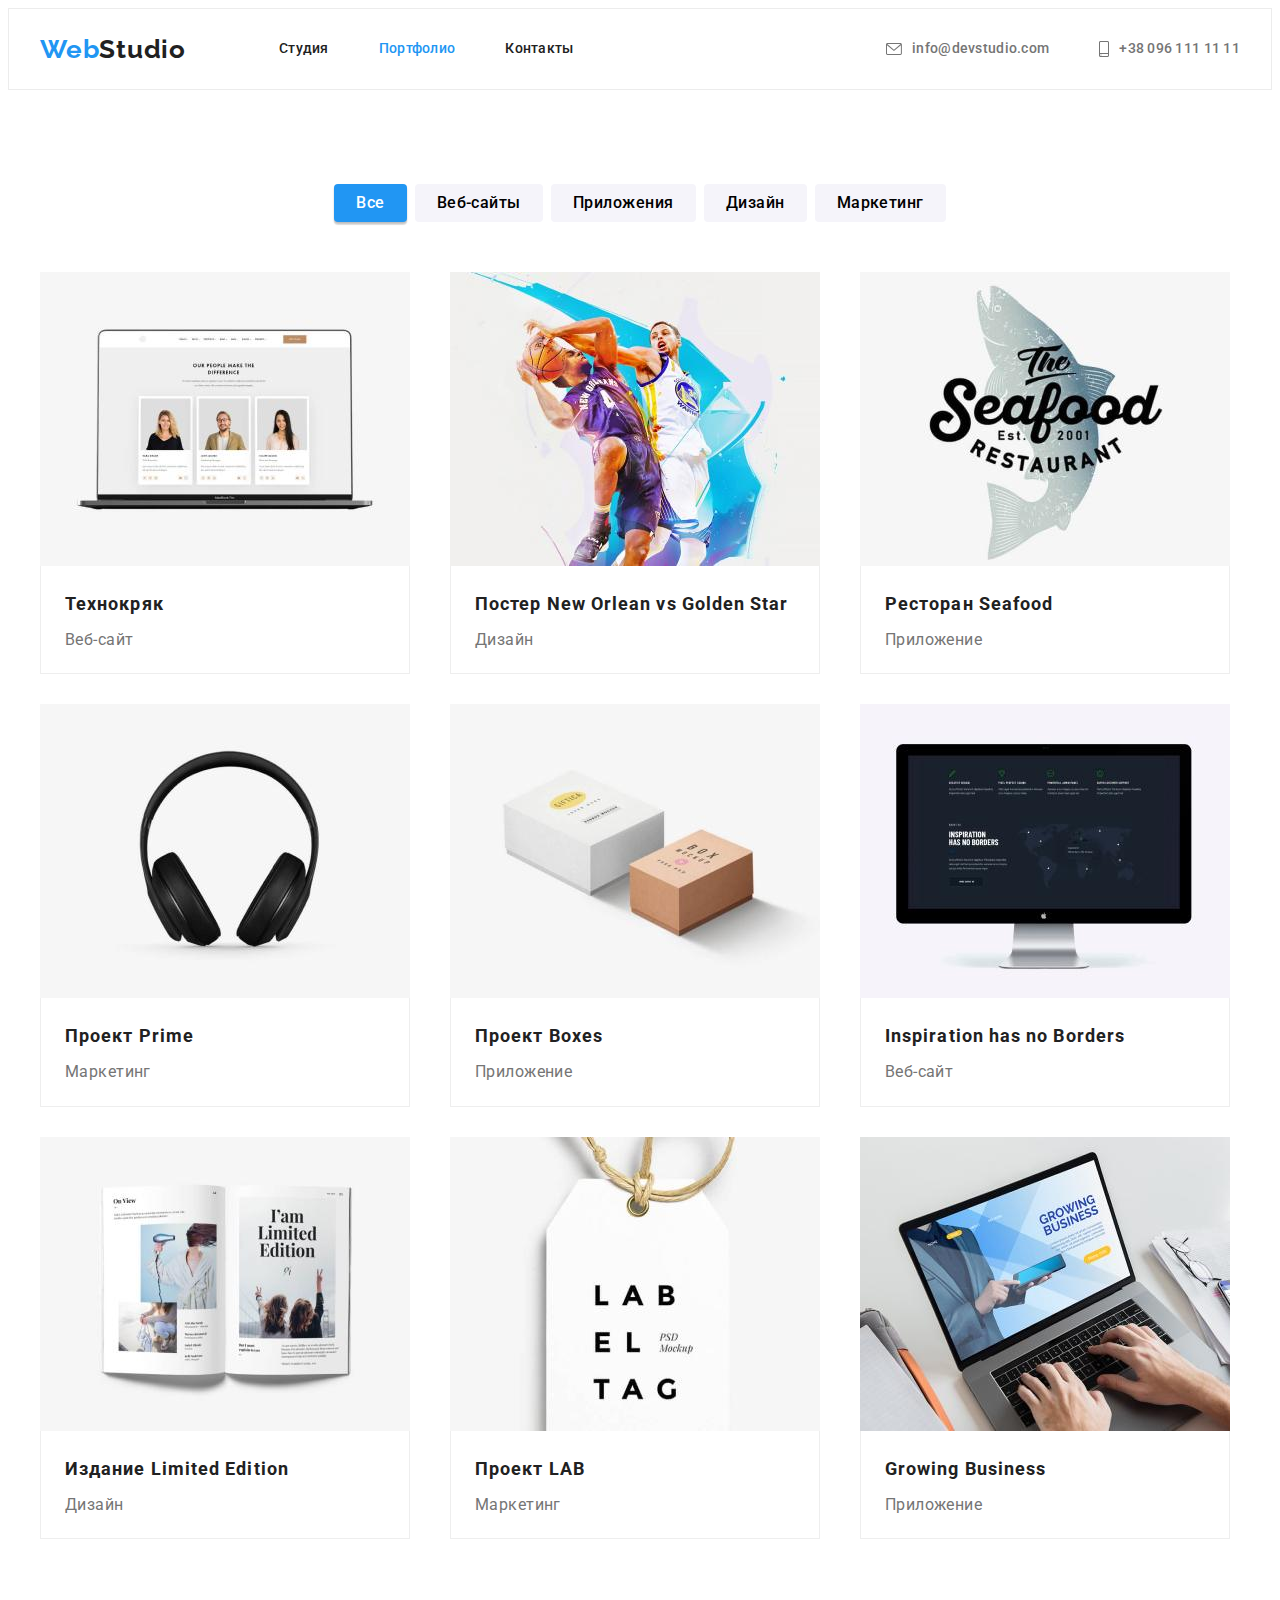
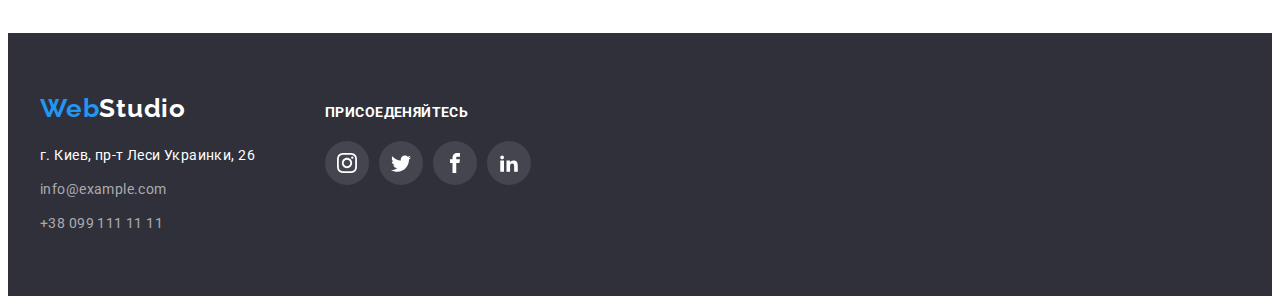
==== portfolio.html @ 2ffd7cdb "home-4" ====
<!DOCTYPE html>
<html lang="ru">
  <head>
    <meta charset="UTF-8" />
    <meta http-equiv="X-UA-Compatible" content="IE=edge" />
    <meta name="viewport" content="width=device-width, initial-scale=1.0" />
    <title>Portfolio</title>
    <link rel="preconnect" href="https://fonts.googleapis.com" />
    <link rel="preconnect" href="https://fonts.gstatic.com" crossorigin />
    <link
      href="https://fonts.googleapis.com/css2?family=Raleway:wght@700&family=Roboto:wght@400;500;700;900&display=swap"
      rel="stylesheet"
    />
    <link
      rel="stylesheet"
      href="https://cdnjs.cloudflare.com/ajax/libs/modern-normalize/1.1.0/modern-normalize.min.css"
      integrity="sha512-wpPYUAdjBVSE4KJnH1VR1HeZfpl1ub8YT/NKx4PuQ5NmX2tKuGu6U/JRp5y+Y8XG2tV+wKQpNHVUX03MfMFn9Q=="
      crossorigin="anonymous"
      referrerpolicy="no-referrer"
    />
    <link rel="stylesheet" href="./css/styles.css" />
  </head>
  <body>
    <header class="header">
      <div class="header-container container">
        <nav class="navigation">
          <a class="logo link" href="">Web<span class="logo-header">Studio</span></a>
          <ul class="list nav-link">
            <li class="item"><a class="header-link link" href="./index.html">Студия</a></li>
            <li class="item">
              <a class="header-link link active" href="./portfolio.html">Портфолио</a>
            </li>
            <li class="item"><a class="header-link link" href="">Контакты</a></li>
          </ul>
        </nav>
        <ul class="header-contact list">
          <li class="item">
            <a class="header-link link" href="mailto:info@devstudio.com">
              <svg class="header-icon" width="16" height="12">
                <use href="./images/sprite.svg#icon-mail"></use>
              </svg>
              info@devstudio.com
            </a>
          </li>
          <li class="item">
            <a class="header-link link" href="tel:+380961111111">
              <svg class="header-icon" width="10" height="16">
                <use href="./images/sprite.svg#icon-smartphone"></use>
              </svg>
              +38 096 111 11 11
            </a>
          </li>
        </ul>
      </div>
    </header>
    <main>
      <section class="portfolio section">
        <div class="container">
          <ul class="list portfolio-filter">
            <li class="portfolio-filter-link">
              <button class="portfolio-button active-button" type="button">Все</button>
            </li>
            <li class="portfolio-filter-link">
              <button class="portfolio-button" type="button">Веб-сайты</button>
            </li>
            <li class="portfolio-filter-link">
              <button class="portfolio-button" type="button">Приложения</button>
            </li>
            <li class="portfolio-filter-link">
              <button class="portfolio-button" type="button">Дизайн</button>
            </li>
            <li class="portfolio-filter-link">
              <button class="portfolio-button" type="button">Маркетинг</button>
            </li>
          </ul>
          <h1 class="visually-hidden">Портфолио галерея</h1>
          <ul class="list card-set">
            <li class="card-set-list portfolio-link">
              <a class="link" href="" target="_blank" rel="noreferrer noopener">
                <img src="./images/img8.jpg" alt="Веб-сайт на ноутбуке" width="370" />
                <div class="portfolio-wrapper">
                  <h2 class="portfolio-title">Технокряк</h2>
                  <p class="portfolio-text">Веб-сайт</p>
                </div>
              </a>
            </li>
            <li class="card-set-list portfolio-link">
              <a class="link" href="" target="_blank" rel="noreferrer noopener">
                <img src="./images/img9.jpg" alt="Постер баскетболистов" width="370" />
                <div class="portfolio-wrapper">
                  <h2 class="portfolio-title">Постер New Orlean vs Golden Star</h2>
                  <p class="portfolio-text">Дизайн</p>
                </div>
              </a>
            </li>
            <li class="card-set-list portfolio-link">
              <a class="link" href="" target="_blank" rel="noreferrer noopener">
                <img src="./images/img10.jpg" alt="Логотип рыбного ресторана" width="370" />
                <div class="portfolio-wrapper">
                  <h2 class="portfolio-title">Ресторан Seafood</h2>
                  <p class="portfolio-text">Приложение</p>
                </div>
              </a>
            </li>
            <li class="card-set-list portfolio-link">
              <a class="link" href="" target="_blank" rel="noreferrer noopener">
                <img src="./images/img11.jpg" alt="Наушники" width="370" />
                <div class="portfolio-wrapper">
                  <h2 class="portfolio-title">Проект Prime</h2>
                  <p class="portfolio-text">Маркетинг</p>
                </div>
              </a>
            </li>
            <li class="card-set-list portfolio-link">
              <a class="link" href="" target="_blank" rel="noreferrer noopener">
                <img src="./images/img12.jpg" alt="Коробки-блоки" width="370" />
                <div class="portfolio-wrapper">
                  <h2 class="portfolio-title">Проект Boxes</h2>
                  <p class="portfolio-text">Приложение</p>
                </div>
              </a>
            </li>
            <li class="card-set-list portfolio-link">
              <a class="link" href="" target="_blank" rel="noreferrer noopener">
                <img src="./images/img13.jpg" alt="Веб-сайт на пк" width="370" />
                <div class="portfolio-wrapper">
                  <h2 class="portfolio-title">Inspiration has no Borders</h2>
                  <p class="portfolio-text">Веб-сайт</p>
                </div>
              </a>
            </li>
            <li class="card-set-list portfolio-link">
              <a class="link" href="" target="_blank" rel="noreferrer noopener">
                <img src="./images/img14.jpg" alt="Каталог" width="370" />
                <div class="portfolio-wrapper">
                  <h2 class="portfolio-title">Издание Limited Edition</h2>
                  <p class="portfolio-text">Дизайн</p>
                </div>
              </a>
            </li>
            <li class="card-set-list portfolio-link">
              <a class="link" href="" target="_blank" rel="noreferrer noopener">
                <img src="./images/img15.jpg" alt="Этикетка" width="370" />
                <div class="portfolio-wrapper">
                  <h2 class="portfolio-title">Проект LAB</h2>
                  <p class="portfolio-text">Маркетинг</p>
                </div>
              </a>
            </li>
            <li class="card-set-list portfolio-link">
              <a class="link" href="" target="_blank" rel="noreferrer noopener">
                <img src="./images/img16.jpg" alt="Приложение" width="370" />
                <div class="portfolio-wrapper">
                  <h2 class="portfolio-title">Growing Business</h2>
                  <p class="portfolio-text">Приложение</p>
                </div>
              </a>
            </li>
          </ul>
        </div>
      </section>
    </main>
    <footer class="footer">
      <div class="container footer-markup">
        <div class="footer-contact">
          <a class="logo-link link" href="">Web<span class="logo-footer">Studio</span></a>
          <address>
            <ul class="list">
              <li class="address-list">
                <a
                  class="address-link link"
                  href="https://goo.gl/maps/6QJ51yKBGTuw5asM7"
                  target="_blank"
                  rel="noreferrer noopener"
                  >г. Киев, пр-т Леси Украинки, 26</a
                >
              </li>
              <li class="address-list">
                <a class="address-link link" href="mailto:info@example.com">info@example.com</a>
              </li>
              <li class="address-list">
                <a class="address-link link" href="tel:+380991111111">+38 099 111 11 11</a>
              </li>
            </ul>
          </address>
        </div>
        <div>
          <p class="social-link-title">Присоеденяйтесь</p>
          <ul class="footer-social-list list">
            <li class="social-list-items">
              <a class="footer-social-link" href="">
                <svg class="footer-social-icon" width="20" height="20">
                  <use href="./images/sprite.svg#icon-instagram"></use>
                </svg>
              </a>
            </li>
            <li class="social-list-items">
              <a class="footer-social-link" href="">
                <svg class="footer-social-icon" width="20" height="20">
                  <use href="./images/sprite.svg#icon-twitter"></use>
                </svg>
              </a>
            </li>
            <li class="social-list-items">
              <a class="footer-social-link" href="">
                <svg class="footer-social-icon" width="20" height="20">
                  <use href="./images/sprite.svg#icon-facebook"></use>
                </svg>
              </a>
            </li>
            <li class="social-list-items">
              <a class="footer-social-link" href="">
                <svg class="footer-social-icon" width="20" height="20">
                  <use href="./images/sprite.svg#icon-linkedin"></use>
                </svg>
              </a>
            </li>
          </ul>
        </div>
      </div>
    </footer>
  </body>
</html>
---- css/styles.css ----
:root {
  --primary-color: #ffffff;
  --title-text-color: #212121;
  --description-text-color: #757575;
  --primary-font-family: 'Roboto', sans-serif;
  --accent-color: #2196f3;
  --button-hover-color: #188ce8;
  --section-background-color: #2f303a;
  --secondary-background-color: #f5f4fa;
  --footer-color-link: rgba(255, 255, 255, 0.6);
  --card-list: 3;
  --card-gap: 30px;
}
body {
  font-family: Roboto, sans-serif;
  color: var(--description-text-color);
  font-size: 14px;
  line-height: 1.71;
  letter-spacing: 0.03em;
}
address {
  font-style: inherit;
}
h1,
h2,
h3,
h4,
h5,
h6,
p {
  margin-top: 0;
  margin-bottom: 0;
}
ul,
ol {
  margin-top: 0;
  margin-bottom: 0;
  padding-left: 0;
}
img {
  display: block;
  width: 100%;
  height: auto;
}
.list {
  list-style-type: none;
}
.link {
  text-decoration: none;
  color: inherit;
}
/* components */
.section {
  padding-top: 94px;
  padding-bottom: 94px;
}
.container {
  width: 1200px;
  padding-left: 15px;
  padding-right: 15px;
  margin-left: auto;
  margin-right: auto;
}
.logo {
  font-family: Raleway;
  font-weight: bold;
  font-size: 26px;
  line-height: 1.19;
  color: var(--accent-color);
  letter-spacing: 0.03em;
  padding-top: 24px;
  padding-bottom: 24px;
}
.card-set {
  display: flex;
  flex-wrap: wrap;
  margin-left: calc(var(--card-gap) * -1);
  margin-top: calc(var(--card-gap) * -1);
}
.card-set-list {
  flex-basis: calc(100% / var(--card-list) - var(--card-gap));
  margin-left: var(--card-gap);
  margin-top: var(--card-gap);
}
/* ========Header========  */
.header {
  border: 1px solid #ececec;
}
.header .logo {
  margin-right: 93px;
}
.header-container {
  display: flex;
  align-items: center;
  justify-content: space-between;
}

.logo-header {
  color: var(--title-text-color);
}
.navigation {
  display: flex;
  align-items: center;
}
.nav-link {
  display: flex;
  color: var(--title-text-color);
}
.nav-link .item:not(:last-child) {
  margin-right: 50px;
}
.nav-contact {
  margin-left: auto;
}
.header-contact {
  display: flex;
  margin-left: auto;
}
.header-contact .item:not(:last-child) {
  margin-right: 50px;
}
.header-link {
  display: inline-flex;
  align-items: center;
  padding-top: 32px;
  padding-bottom: 32px;
  font-weight: 500;
  font-size: 14px;
  line-height: 1.14;
  letter-spacing: 0.02em;
}

.header-link:hover,
.header-link:focus,
.active {
  color: var(--accent-color);
}
.header-icon {
  fill: currentColor;
  margin-right: 10px;
}
/* ========Hero========  */
.hero {
  background-image: linear-gradient(rgba(47, 48, 58, 0.4), rgba(47, 48, 58, 0.4)),
    url(../images/bhero.jpg);
  background-color: #c4c4c4;
  background-size: 1600px 600px;
  background-repeat: no-repeat;
  padding-top: 200px;
  padding-bottom: 200px;
  text-align: center;
}

.hero-title {
  max-width: 700px;
  margin-right: auto;
  margin-left: auto;
  margin-bottom: 30px;
  color: var(--primary-color);
  font-weight: 900;
  font-size: 44px;
  line-height: 1.36;
  letter-spacing: 0.06em;
  text-transform: uppercase;
}
.hero-button {
  padding: 10px 32px;
  border: none;
  border-radius: 4px;
  box-shadow: 0px 4px 4px rgba(0, 0, 0, 0.15);
  color: var(--primary-color);
  background-color: var(--accent-color);
  font-family: var(--primary-font-family);
  font-weight: bold;
  font-size: 16px;
  line-height: 1.88;
  cursor: pointer;
}
.hero-button:hover,
.hero-button:focus {
  background-color: var(--button-hover-color);
}
/* ========Features======== */
.visually-hidden {
  position: absolute;
  width: 1px;
  height: 1px;
  margin: -1px;
  padding: 0;
  overflow: hidden;
  border: 0;
  clip: rect(0 0 0 0);
}
.features {
  padding-bottom: 47px;
}
.datails-list {
  --card-list: 4;
}
.datails-list-tittle {
  font-size: inherit;
  color: var(--title-text-color);
  line-height: 1.14;
  text-transform: uppercase;
  margin-bottom: 10px;
}
.datails-pic {
  background-color: #f5f4fa;
  width: 270px;
  height: 120px;
  display: flex;
  border-radius: 4px;
  justify-content: center;
  align-items: center;
  margin-bottom: 30px;
}
/* ========Work example======== */
.work {
  padding-top: 47px;
}
.section-title {
  color: var(--title-text-color);
  font-size: 36px;
  line-height: 1.16;
  text-align: center;
  margin-bottom: 50px;
}
/* ========Team section======== */
.team {
  background-color: var(--secondary-background-color);
}
.team-list {
  --card-list: 4;
  background-color: var(--primary-color);
  box-shadow: 0px 1px 3px rgba(0, 0, 0, 0.12), 0px 1px 1px rgba(0, 0, 0, 0.14),
    0px 2px 1px rgba(0, 0, 0, 0.2);
  border-radius: 0px 0px 4px 4px;
}
.team-title,
.team-text {
  font-size: 16px;
  line-height: 1.18;
  text-align: center;
  margin-bottom: 16px;
}
.team-title {
  margin-bottom: 10px;
  font-weight: 500;
  color: var(--title-text-color);
}
.team-wrapper {
  padding: 30px;
}
.social-list {
  display: flex;
  justify-content: center;
}
.social-list-items:not(:last-child) {
  margin-right: 10px;
}

.team-social-link {
  display: flex;
  align-items: center;
  justify-content: center;
  width: 44px;
  height: 44px;
  border-radius: 50%;
}
.team-social-link:hover,
.team-social-link:focus {
  background-color: var(--accent-color);
}

.team-social-link:hover .team-social-icon,
.team-social-link:focus .team-social-icon {
  fill: var(--primary-color);
}
.team-social-icon {
  fill: #afb1b8;
}
/* ========Client section======== */
.clients-link {
  display: flex;
  align-items: center;
  justify-content: center;
  border: 1px solid #afb1b8;
  border-radius: 4px;
  width: 170px;
  height: 92px;
}
.clients-list {
  --card-list: 6;
}
.client-icon {
  fill: #afb1b8;
}
.clients-link:hover,
.clients-link:focus {
  border: 1px solid var(--accent-color);
}
.clients-link:hover .client-icon,
.clients-link:focus .client-icon {
  fill: var(--accent-color);
}
/* ========Footer======== */
.footer {
  background: var(--section-background-color);
  padding-top: 60px;
  padding-bottom: 60px;
}
.logo-footer {
  color: var(--primary-color);
}
.logo-link {
  display: flex;
  margin-bottom: 20px;
  font-family: Raleway;
  font-weight: bold;
  font-size: 26px;
  line-height: 1.19;
  color: var(--accent-color);
  letter-spacing: 0.03em;
}
.address-list:not(:last-child) {
  margin-bottom: 10px;
}
.address-link {
  color: var(--footer-color-link);
}
.address-link[target='_blank'] {
  color: var(--primary-color);
}
.address-link:hover,
.address-link:focus,
.header-link:hover,
.header-link:focus {
  color: var(--accent-color);
}
.footer-social-list {
  display: flex;
}
.footer-social-link {
  display: flex;
  align-items: center;
  justify-content: center;
  width: 44px;
  height: 44px;
  border-radius: 50%;
  background-color: rgba(255, 255, 255, 0.1);
}
.footer-social-icon {
  fill: var(--primary-color);
}
.footer-social-link:hover,
.footer-social-link:focus {
  background-color: var(--accent-color);
}
.footer-markup {
  display: flex;
  align-items: baseline;
}
.footer-contact {
  margin-right: 70px;
}
.social-link-title {
  color: var(--primary-color);
  line-height: 1.14;
  margin-bottom: 20px;
  text-transform: uppercase;
  font-weight: 700;
}
/* ========Portfolio button======== */
.portfolio-filter {
  display: flex;
  justify-content: center;
  margin-bottom: 50px;
}
.portfolio-button {
  padding: 6px 22px;
  border: none;
  background-color: var(--secondary-background-color);
  font-family: var(--primary-font-family);
  font-weight: 500;
  font-size: 16px;
  line-height: 1.62;
  text-align: center;
  letter-spacing: 0.03em;
  cursor: pointer;
  border-radius: 4px;
}
.portfolio-filter-link:not(:last-child) {
  margin-right: 8px;
}
.portfolio-link {
  display: flex;
}
.portfolio-link:hover {
  box-shadow: 0px 1px 1px rgba(0, 0, 0, 0.12), 0px 4px 4px rgba(0, 0, 0, 0.06),
    1px 4px 6px rgba(0, 0, 0, 0.16);
}
.portfolio-button:hover,
.portfolio-button:focus,
.active-button {
  box-shadow: 0px 3px 1px rgba(0, 0, 0, 0.1), 0px 1px 2px rgba(0, 0, 0, 0.08),
    0px 2px 2px rgba(0, 0, 0, 0.12);
  color: var(--primary-color);
  background-color: var(--accent-color);
}
.portfolio-wrapper {
  padding: 20px 24px;
  border: 1px solid #eeeeee;
  border-top: none;
}
.portfolio-title {
  color: var(--title-text-color);
  font-size: 18px;
  line-height: 2;
  letter-spacing: 0.06em;
  margin-bottom: 4px;
}
.portfolio-text {
  font-size: 16px;
}
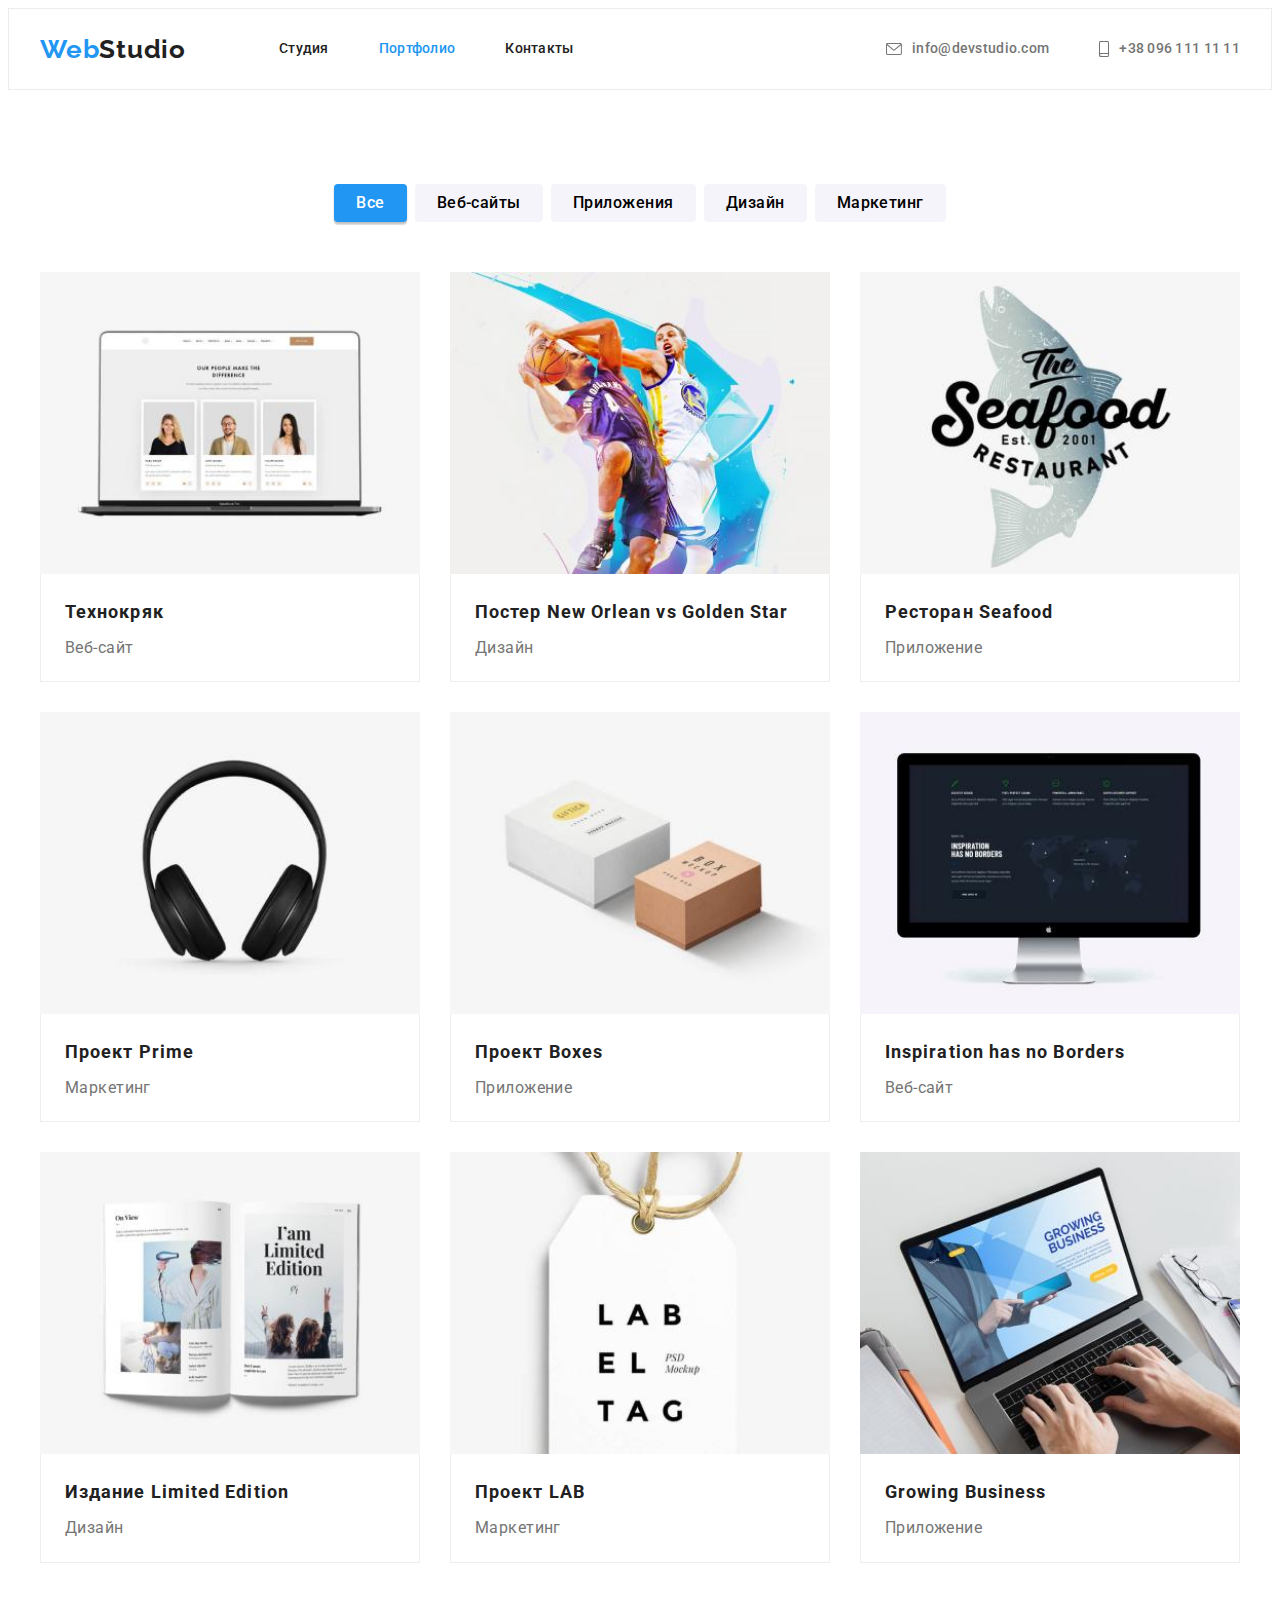
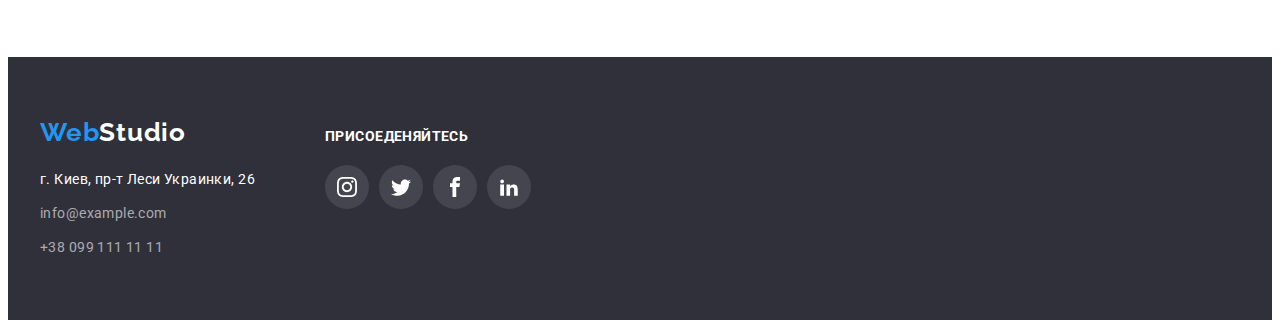
==== commit b79d08c1: "finalhm4" ====
--- a/portfolio.html
+++ b/portfolio.html
@@ -75,8 +75,8 @@
           </ul>
           <h1 class="visually-hidden">Портфолио галерея</h1>
           <ul class="list card-set">
-            <li class="card-set-list portfolio-link">
-              <a class="link" href="" target="_blank" rel="noreferrer noopener">
+            <li class="card-set-list">
+              <a class="link portfolio-link" href="" target="_blank" rel="noreferrer noopener">
                 <img src="./images/img8.jpg" alt="Веб-сайт на ноутбуке" width="370" />
                 <div class="portfolio-wrapper">
                   <h2 class="portfolio-title">Технокряк</h2>
@@ -84,8 +84,8 @@
                 </div>
               </a>
             </li>
-            <li class="card-set-list portfolio-link">
-              <a class="link" href="" target="_blank" rel="noreferrer noopener">
+            <li class="card-set-list">
+              <a class="link portfolio-link" href="" target="_blank" rel="noreferrer noopener">
                 <img src="./images/img9.jpg" alt="Постер баскетболистов" width="370" />
                 <div class="portfolio-wrapper">
                   <h2 class="portfolio-title">Постер New Orlean vs Golden Star</h2>
@@ -93,8 +93,8 @@
                 </div>
               </a>
             </li>
-            <li class="card-set-list portfolio-link">
-              <a class="link" href="" target="_blank" rel="noreferrer noopener">
+            <li class="card-set-list">
+              <a class="link portfolio-link" href="" target="_blank" rel="noreferrer noopener">
                 <img src="./images/img10.jpg" alt="Логотип рыбного ресторана" width="370" />
                 <div class="portfolio-wrapper">
                   <h2 class="portfolio-title">Ресторан Seafood</h2>
@@ -102,8 +102,8 @@
                 </div>
               </a>
             </li>
-            <li class="card-set-list portfolio-link">
-              <a class="link" href="" target="_blank" rel="noreferrer noopener">
+            <li class="card-set-list">
+              <a class="link portfolio-link" href="" target="_blank" rel="noreferrer noopener">
                 <img src="./images/img11.jpg" alt="Наушники" width="370" />
                 <div class="portfolio-wrapper">
                   <h2 class="portfolio-title">Проект Prime</h2>
@@ -111,8 +111,8 @@
                 </div>
               </a>
             </li>
-            <li class="card-set-list portfolio-link">
-              <a class="link" href="" target="_blank" rel="noreferrer noopener">
+            <li class="card-set-list">
+              <a class="link portfolio-link" href="" target="_blank" rel="noreferrer noopener">
                 <img src="./images/img12.jpg" alt="Коробки-блоки" width="370" />
                 <div class="portfolio-wrapper">
                   <h2 class="portfolio-title">Проект Boxes</h2>
@@ -120,8 +120,8 @@
                 </div>
               </a>
             </li>
-            <li class="card-set-list portfolio-link">
-              <a class="link" href="" target="_blank" rel="noreferrer noopener">
+            <li class="card-set-list">
+              <a class="link portfolio-link" href="" target="_blank" rel="noreferrer noopener">
                 <img src="./images/img13.jpg" alt="Веб-сайт на пк" width="370" />
                 <div class="portfolio-wrapper">
                   <h2 class="portfolio-title">Inspiration has no Borders</h2>
@@ -129,8 +129,8 @@
                 </div>
               </a>
             </li>
-            <li class="card-set-list portfolio-link">
-              <a class="link" href="" target="_blank" rel="noreferrer noopener">
+            <li class="card-set-list">
+              <a class="link portfolio-link" href="" target="_blank" rel="noreferrer noopener">
                 <img src="./images/img14.jpg" alt="Каталог" width="370" />
                 <div class="portfolio-wrapper">
                   <h2 class="portfolio-title">Издание Limited Edition</h2>
@@ -138,8 +138,8 @@
                 </div>
               </a>
             </li>
-            <li class="card-set-list portfolio-link">
-              <a class="link" href="" target="_blank" rel="noreferrer noopener">
+            <li class="card-set-list">
+              <a class="link portfolio-link" href="" target="_blank" rel="noreferrer noopener">
                 <img src="./images/img15.jpg" alt="Этикетка" width="370" />
                 <div class="portfolio-wrapper">
                   <h2 class="portfolio-title">Проект LAB</h2>
@@ -147,8 +147,8 @@
                 </div>
               </a>
             </li>
-            <li class="card-set-list portfolio-link">
-              <a class="link" href="" target="_blank" rel="noreferrer noopener">
+            <li class="card-set-list">
+              <a class="link portfolio-link" href="" target="_blank" rel="noreferrer noopener">
                 <img src="./images/img16.jpg" alt="Приложение" width="370" />
                 <div class="portfolio-wrapper">
                   <h2 class="portfolio-title">Growing Business</h2>
@@ -163,7 +163,7 @@
     <footer class="footer">
       <div class="container footer-markup">
         <div class="footer-contact">
-          <a class="logo-link link" href="">Web<span class="logo-footer">Studio</span></a>
+          <a class="logo link" href="">Web<span class="logo-footer">Studio</span></a>
           <address>
             <ul class="list">
               <li class="address-list">
@@ -186,31 +186,31 @@
         </div>
         <div>
           <p class="social-link-title">Присоеденяйтесь</p>
-          <ul class="footer-social-list list">
-            <li class="social-list-items">
-              <a class="footer-social-link" href="">
-                <svg class="footer-social-icon" width="20" height="20">
+          <ul class="social-list list">
+            <li class="social-list-items">
+              <a class="social-link" href="" target="_blank" rel="noreferrer noopener">
+                <svg class="social-icon" width="20" height="20">
                   <use href="./images/sprite.svg#icon-instagram"></use>
                 </svg>
               </a>
             </li>
             <li class="social-list-items">
-              <a class="footer-social-link" href="">
-                <svg class="footer-social-icon" width="20" height="20">
+              <a class="social-link" href="" target="_blank" rel="noreferrer noopener">
+                <svg class="social-icon" width="20" height="20">
                   <use href="./images/sprite.svg#icon-twitter"></use>
                 </svg>
               </a>
             </li>
             <li class="social-list-items">
-              <a class="footer-social-link" href="">
-                <svg class="footer-social-icon" width="20" height="20">
+              <a class="social-link" href="" target="_blank" rel="noreferrer noopener">
+                <svg class="social-icon" width="20" height="20">
                   <use href="./images/sprite.svg#icon-facebook"></use>
                 </svg>
               </a>
             </li>
             <li class="social-list-items">
-              <a class="footer-social-link" href="">
-                <svg class="footer-social-icon" width="20" height="20">
+              <a class="social-link" href="" target="_blank" rel="noreferrer noopener">
+                <svg class="social-icon" width="20" height="20">
                   <use href="./images/sprite.svg#icon-linkedin"></use>
                 </svg>
               </a>
--- a/css/styles.css
+++ b/css/styles.css
@@ -68,8 +68,6 @@
   line-height: 1.19;
   color: var(--accent-color);
   letter-spacing: 0.03em;
-  padding-top: 24px;
-  padding-bottom: 24px;
 }
 .card-set {
   display: flex;
@@ -82,12 +80,40 @@
   margin-left: var(--card-gap);
   margin-top: var(--card-gap);
 }
+.social-list {
+  display: flex;
+  justify-content: center;
+}
+.social-list-items:not(:last-child) {
+  margin-right: 10px;
+}
+
+.social-link {
+  display: flex;
+  align-items: center;
+  justify-content: center;
+  width: 44px;
+  height: 44px;
+  border-radius: 50%;
+  color: #afb1b8;
+  background-color: rgba(255, 255, 255, 0.1);
+}
+.social-link:hover,
+.social-link:focus {
+  background-color: var(--accent-color);
+  color: var(--primary-color);
+}
+.social-icon {
+  fill: currentColor;
+}
 /* ========Header========  */
 .header {
   border: 1px solid #ececec;
 }
 .header .logo {
   margin-right: 93px;
+  padding-top: 24px;
+  padding-bottom: 24px;
 }
 .header-container {
   display: flex;
@@ -145,6 +171,7 @@
     url(../images/bhero.jpg);
   background-color: #c4c4c4;
   background-size: 1600px 600px;
+  background-position: center;
   background-repeat: no-repeat;
   padding-top: 200px;
   padding-bottom: 200px;
@@ -206,7 +233,6 @@
 }
 .datails-pic {
   background-color: #f5f4fa;
-  width: 270px;
   height: 120px;
   display: flex;
   border-radius: 4px;
@@ -251,34 +277,6 @@
 .team-wrapper {
   padding: 30px;
 }
-.social-list {
-  display: flex;
-  justify-content: center;
-}
-.social-list-items:not(:last-child) {
-  margin-right: 10px;
-}
-
-.team-social-link {
-  display: flex;
-  align-items: center;
-  justify-content: center;
-  width: 44px;
-  height: 44px;
-  border-radius: 50%;
-}
-.team-social-link:hover,
-.team-social-link:focus {
-  background-color: var(--accent-color);
-}
-
-.team-social-link:hover .team-social-icon,
-.team-social-link:focus .team-social-icon {
-  fill: var(--primary-color);
-}
-.team-social-icon {
-  fill: #afb1b8;
-}
 /* ========Client section======== */
 .clients-link {
   display: flex;
@@ -309,18 +307,12 @@
   padding-top: 60px;
   padding-bottom: 60px;
 }
+.footer .logo {
+  display: block;
+  margin-bottom: 20px;
+}
 .logo-footer {
   color: var(--primary-color);
-}
-.logo-link {
-  display: flex;
-  margin-bottom: 20px;
-  font-family: Raleway;
-  font-weight: bold;
-  font-size: 26px;
-  line-height: 1.19;
-  color: var(--accent-color);
-  letter-spacing: 0.03em;
 }
 .address-list:not(:last-child) {
   margin-bottom: 10px;
@@ -337,24 +329,8 @@
 .header-link:focus {
   color: var(--accent-color);
 }
-.footer-social-list {
-  display: flex;
-}
-.footer-social-link {
-  display: flex;
-  align-items: center;
-  justify-content: center;
-  width: 44px;
-  height: 44px;
-  border-radius: 50%;
-  background-color: rgba(255, 255, 255, 0.1);
-}
-.footer-social-icon {
-  fill: var(--primary-color);
-}
-.footer-social-link:hover,
-.footer-social-link:focus {
-  background-color: var(--accent-color);
+.footer .social-link {
+  color: var(--primary-color);
 }
 .footer-markup {
   display: flex;
@@ -394,8 +370,10 @@
 }
 .portfolio-link {
   display: flex;
-}
-.portfolio-link:hover {
+  flex-direction: column;
+}
+.portfolio-link:hover,
+.portfolio-link:focus {
   box-shadow: 0px 1px 1px rgba(0, 0, 0, 0.12), 0px 4px 4px rgba(0, 0, 0, 0.06),
     1px 4px 6px rgba(0, 0, 0, 0.16);
 }
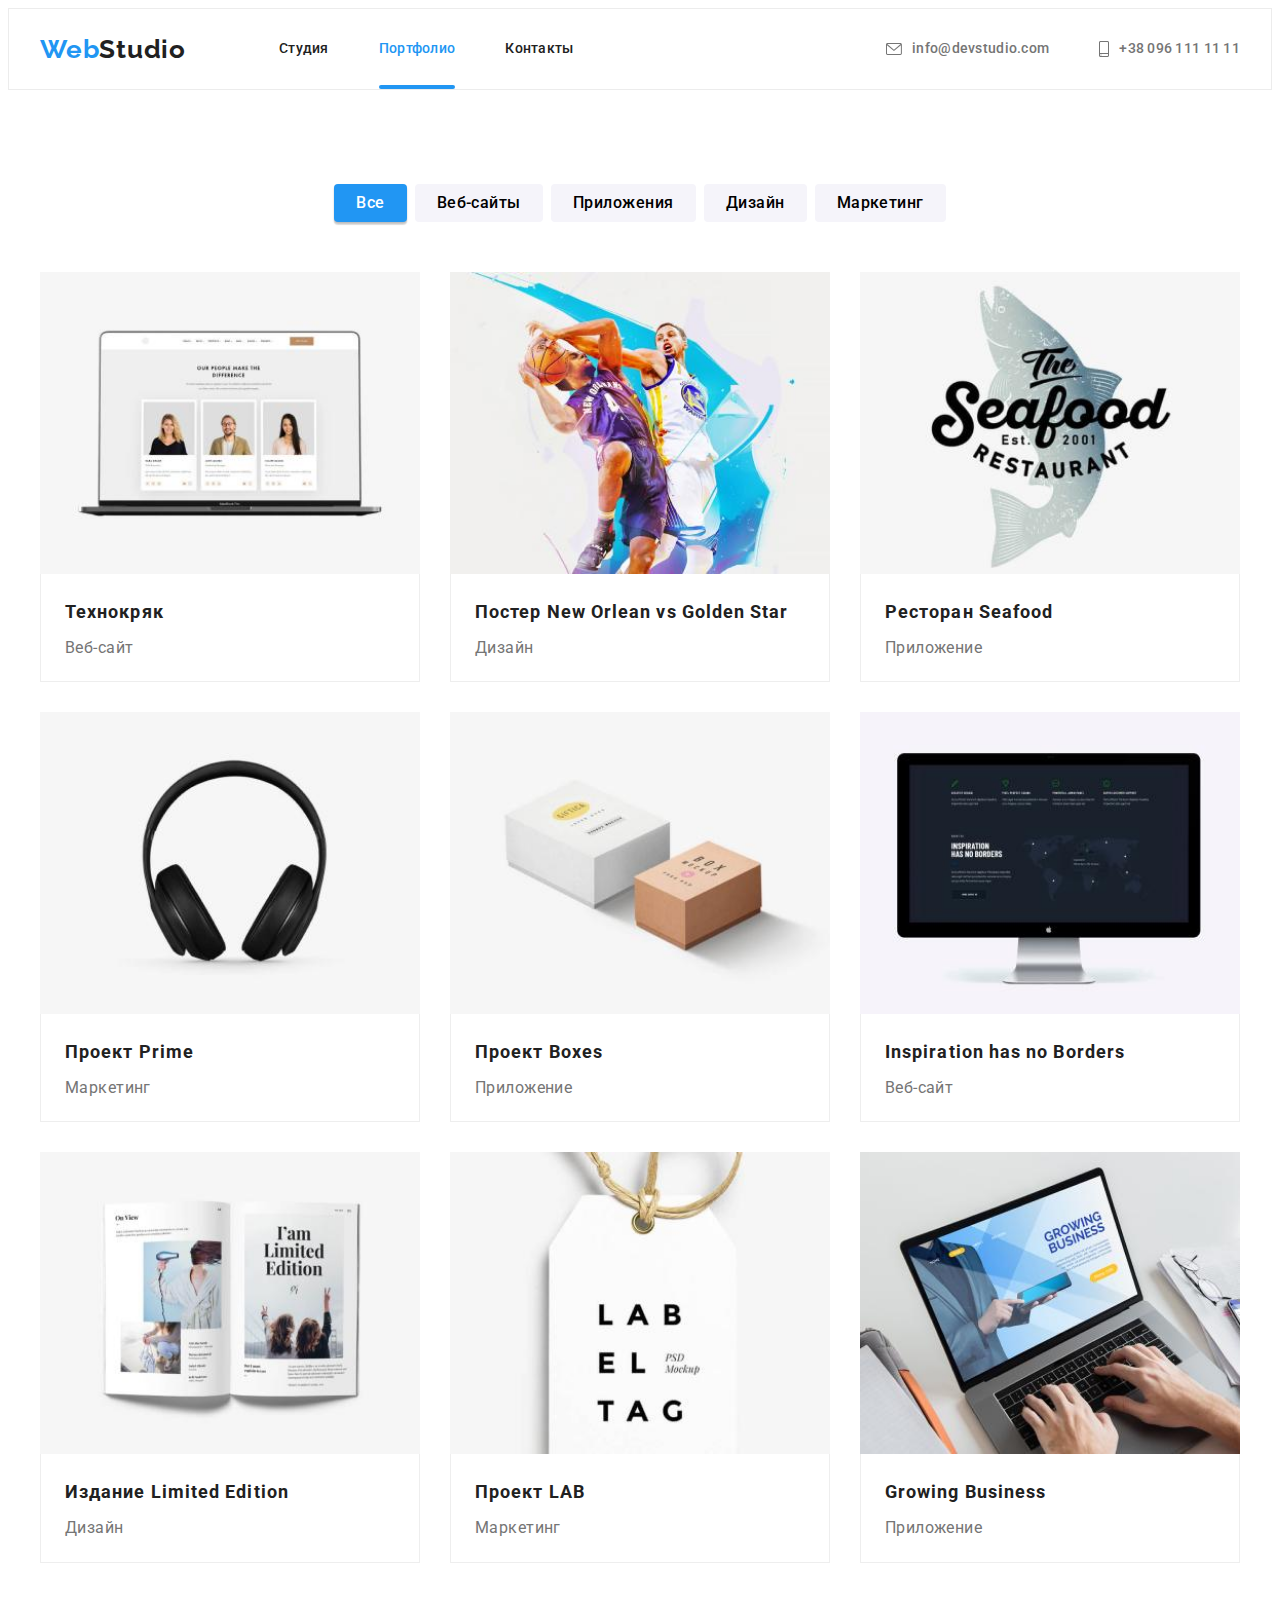
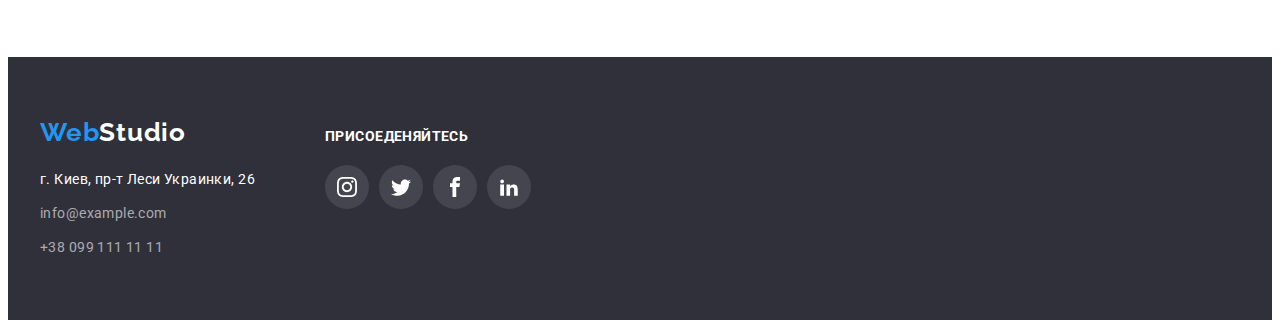
==== commit 64e0f432: "start-home5" ====
--- a/portfolio.html
+++ b/portfolio.html
@@ -140,7 +140,14 @@
             </li>
             <li class="card-set-list">
               <a class="link portfolio-link" href="" target="_blank" rel="noreferrer noopener">
-                <img src="./images/img15.jpg" alt="Этикетка" width="370" />
+                <div class="team-list-item-img-wrapper">
+                  <img src="./images/img15.jpg" alt="Этикетка" width="370" />
+                  <p class="overlay">
+                    Ресурс предлагает комплексные предложения с разным уровнем функционала и
+                    сервисов. Все это позволит посетителю получить исчерпывающие сведения о компании
+                    или частном лице.
+                  </p>
+                </div>
                 <div class="portfolio-wrapper">
                   <h2 class="portfolio-title">Проект LAB</h2>
                   <p class="portfolio-text">Маркетинг</p>
--- a/css/styles.css
+++ b/css/styles.css
@@ -97,6 +97,8 @@
   border-radius: 50%;
   color: #afb1b8;
   background-color: rgba(255, 255, 255, 0.1);
+  transition: background-color 250ms cubic-bezier(0.4, 0, 0.2, 1),
+    color 250ms cubic-bezier(0.4, 0, 0.2, 1);
 }
 .social-link:hover,
 .social-link:focus {
@@ -105,8 +107,12 @@
 }
 .social-icon {
   fill: currentColor;
+  transition: color 250ms cubic-bezier(0.4, 0, 0.2, 1);
 }
 /* ========Header========  */
+.item {
+  position: relative;
+}
 .header {
   border: 1px solid #ececec;
 }
@@ -154,6 +160,7 @@
   font-size: 14px;
   line-height: 1.14;
   letter-spacing: 0.02em;
+  transition: color 250ms cubic-bezier(0.4, 0, 0.2, 1);
 }
 
 .header-link:hover,
@@ -161,9 +168,20 @@
 .active {
   color: var(--accent-color);
 }
+.active::after {
+  content: '';
+  width: 100%;
+  height: 4px;
+  background-color: var(--accent-color);
+  position: absolute;
+  bottom: 0;
+  left: 0;
+  border-radius: 2px;
+}
 .header-icon {
   fill: currentColor;
   margin-right: 10px;
+  transition: color 250ms cubic-bezier(0.4, 0, 0.2, 1);
 }
 /* ========Hero========  */
 .hero {
@@ -202,6 +220,7 @@
   font-size: 16px;
   line-height: 1.88;
   cursor: pointer;
+  transition: background-color 250ms cubic-bezier(0.4, 0, 0.2, 1);
 }
 .hero-button:hover,
 .hero-button:focus {
@@ -283,24 +302,28 @@
   align-items: center;
   justify-content: center;
   border: 1px solid #afb1b8;
+  color: #afb1b8;
   border-radius: 4px;
   width: 170px;
   height: 92px;
+  transition: border-color 250ms cubic-bezier(0.4, 0, 0.2, 1);
 }
 .clients-list {
   --card-list: 6;
 }
 .client-icon {
-  fill: #afb1b8;
+  fill: currentColor;
+  transition: color 250ms cubic-bezier(0.4, 0, 0.2, 1);
 }
 .clients-link:hover,
 .clients-link:focus {
   border: 1px solid var(--accent-color);
-}
-.clients-link:hover .client-icon,
+  color: var(--accent-color);
+}
+/* .clients-link:hover .client-icon,
 .clients-link:focus .client-icon {
   fill: var(--accent-color);
-}
+} */
 /* ========Footer======== */
 .footer {
   background: var(--section-background-color);
@@ -319,9 +342,11 @@
 }
 .address-link {
   color: var(--footer-color-link);
+  transition: color 250ms cubic-bezier(0.4, 0, 0.2, 1);
 }
 .address-link[target='_blank'] {
   color: var(--primary-color);
+  transition: color 250ms cubic-bezier(0.4, 0, 0.2, 1);
 }
 .address-link:hover,
 .address-link:focus,
@@ -364,6 +389,8 @@
   letter-spacing: 0.03em;
   cursor: pointer;
   border-radius: 4px;
+  transition: background-color 250ms cubic-bezier(0.4, 0, 0.2, 1),
+    color 250ms cubic-bezier(0.4, 0, 0.2, 1), box-shadow 250ms cubic-bezier(0.4, 0, 0.2, 1);
 }
 .portfolio-filter-link:not(:last-child) {
   margin-right: 8px;
@@ -371,6 +398,7 @@
 .portfolio-link {
   display: flex;
   flex-direction: column;
+  transition: box-shadow 250ms cubic-bezier(0.4, 0, 0.2, 1);
 }
 .portfolio-link:hover,
 .portfolio-link:focus {
@@ -400,3 +428,28 @@
 .portfolio-text {
   font-size: 16px;
 }
+.team-list-item-img-wrapper {
+  position: relative;
+  overflow: hidden;
+}
+.overlay {
+  font-weight: 400;
+  font-size: 18px;
+  line-height: 1.55;
+  text-align: start;
+  position: absolute;
+  top: 0;
+  left: 0;
+  width: 100%;
+  height: 100%;
+  color: var(--primary-color);
+  background-color: var(--accent-color);
+  padding: 63px 24px;
+  overflow: auto;
+  transform: translateY(100%);
+  transition: transform 300ms linear;
+}
+.portfolio-link:hover .overlay,
+.portfolio-link:focus .overlay {
+  transform: translateY(0%);
+}
